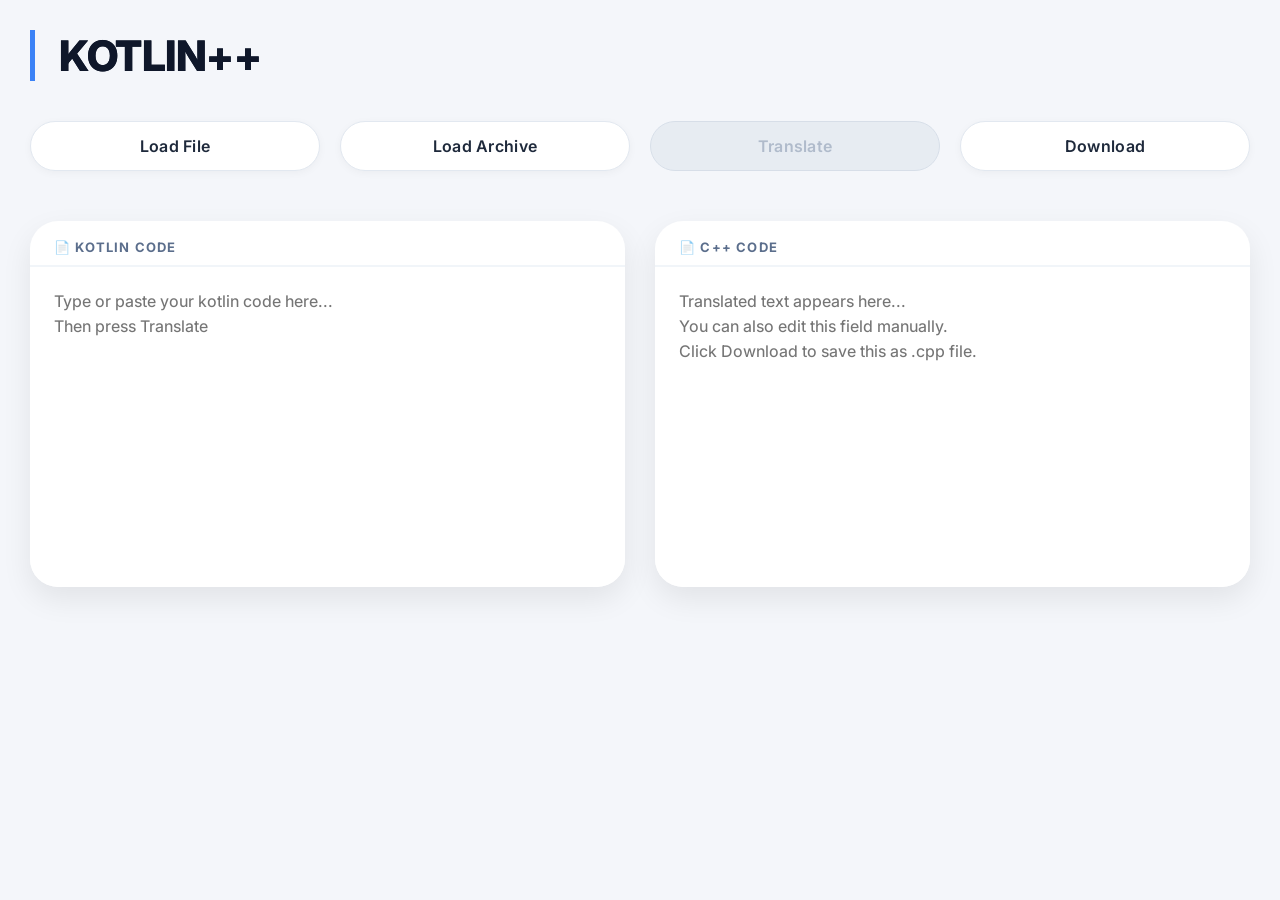
==== docs/index.html @ 295bb063 "Update names in  index.html" ====
<!DOCTYPE html>
<html lang="en">
<head>
    <meta charset="UTF-8">
    <meta name="viewport" content="width=device-width, initial-scale=1.0">
    <title>Smart Tools | Translate & Download</title>
    <link rel="stylesheet" href="style.css">
    <link href="https://fonts.googleapis.com/css2?family=Inter:opsz,wght@14..32,300;14..32,400;14..32,500;14..32,600;14..32,700;14..32,800&display=swap" rel="stylesheet">
</head>
<body>
    <div class="container">
        <!-- Заголовок большими буквами в левом верхнем углу -->
        <h1 class="header-title">Kotlin++</h1>

        <!-- 4 кнопки: Load File, Load Archive, Translate, Download -->
        <div class="buttons-row">
            <button class="btn" id="loadFileBtn">Load File</button>
            <button class="btn" id="loadArchiveBtn">Load Archive</button>
            <button class="btn btn-translate" id="translateBtn">Translate</button>
            <button class="btn" id="downloadBtn">Download</button>
        </div>

        <!-- Две большие ячейки для текста (безразмерные, расширяются вниз) -->
        <div class="panels">
            <!-- Левая ячейка (источник для Translate) -->
            <div class="panel">
                <div class="panel-header">📄 Kotlin Code </div>
                <textarea class="text-box" id="leftText" placeholder="Type or paste your kotlin code here...&#10;Then press Translate"></textarea>
            </div>

            <!-- Правая ячейка (цель для Translate) -->
            <div class="panel">
                <div class="panel-header">📄 C++ Code </div>
                <textarea class="text-box" id="rightText" placeholder="Translated text appears here...&#10;You can also edit this field manually.&#10;Click Download to save this as .cpp file."></textarea>
            </div>
        </div>
    </div>

    <!-- Центрированное уведомление (красное - in progress) -->
    <div id="progressToast" class="toast-notification toast-error">
        <span class="toast-icon">⚠️</span>
        <span class="toast-message">sorry, this part is in progress yet</span>
    </div>

    <!-- Центрированное уведомление (зеленое - успешное сохранение) -->
    <div id="successToast" class="toast-notification toast-success">
        <span class="toast-icon">✅</span>
        <span class="toast-message">file was saved successfully</span>
    </div>

    <!-- Модальное окно для ввода имени файла (.cpp) -->
    <div id="filenameModal" class="modal">
        <div class="modal-content">
            <div class="modal-header">
                <span class="modal-title">💾 Save as C++ file</span>
                <button class="modal-close" id="closeModalBtn">&times;</button>
            </div>
            <div class="modal-body">
                <label for="filenameInput">Enter file name (without extension):</label>
                <input type="text" id="filenameInput" class="filename-input" placeholder="e.g., my_program" autocomplete="off">
                <div class="modal-hint">.cpp will be added automatically</div>
            </div>
            <div class="modal-footer">
                <button class="modal-btn cancel-btn" id="cancelModalBtn">Cancel</button>
                <button class="modal-btn submit-btn" id="submitFilenameBtn">Download .cpp</button>
            </div>
        </div>
    </div>

    <script src="script.js"></script>
</body>
</html>
---- docs/style.css ----
* {
    margin: 0;
    padding: 0;
    box-sizing: border-box;
}

body {
    font-family: 'Inter', system-ui, -apple-system, 'Segoe UI', Roboto, Helvetica, sans-serif;
    background: #f4f6fa;
    min-height: 100vh;
    padding: 30px;
}

/* Контейнер */
.container {
    max-width: 1400px;
    margin: 0 auto;
    width: 100%;
}

/* Заголовок большими буквами в левом верхнем углу */
.header-title {
    font-size: 42px;
    font-weight: 800;
    text-transform: uppercase;
    color: #0a0f1c;
    margin-bottom: 40px;
    text-align: left;
    letter-spacing: -0.5px;
    border-left: 5px solid #3b82f6;
    padding-left: 24px;
    background: linear-gradient(135deg, #0f172a 0%, #1e293b 100%);
    background-clip: text;
    -webkit-background-clip: text;
    color: #0f172a;
    text-shadow: none;
}

/* Ряд с кнопками */
.buttons-row {
    display: flex;
    gap: 20px;
    margin-bottom: 50px;
    flex-wrap: nowrap;
}

.btn {
    flex: 1;
    padding: 14px 10px;
    font-size: 16px;
    font-weight: 600;
    border: none;
    border-radius: 60px;
    cursor: pointer;
    transition: all 0.2s ease;
    background: white;
    color: #1e293b;
    box-shadow: 0 2px 8px rgba(0,0,0,0.04);
    border: 1px solid #e2e8f0;
    font-family: 'Inter', system-ui, sans-serif;
    letter-spacing: 0.3px;
}

.btn:hover:not(:disabled) {
    background: #3b82f6;
    color: white;
    transform: translateY(-2px);
    box-shadow: 0 10px 20px -8px rgba(59,130,246,0.4);
    border-color: #3b82f6;
}

.btn:active:not(:disabled) {
    transform: translateY(1px);
}

/* Стиль для кнопки Translate в неактивном состоянии */
.btn-translate:disabled {
    background: #e2e8f0;
    color: #94a3b8;
    cursor: not-allowed;
    opacity: 0.7;
    transform: none;
    box-shadow: none;
    border-color: #cbd5e1;
}

/* Две большие ячейки */
.panels {
    display: flex;
    gap: 30px;
    flex-wrap: wrap;
}

.panel {
    flex: 1;
    min-width: 280px;
    background: white;
    border-radius: 28px;
    box-shadow: 0 12px 30px rgba(0,0,0,0.08);
    overflow: hidden;
    display: flex;
    flex-direction: column;
    transition: transform 0.2s, box-shadow 0.2s;
}

.panel:hover {
    box-shadow: 0 20px 35px -12px rgba(0,0,0,0.15);
}

.panel-header {
    padding: 18px 24px 10px 24px;
    font-weight: 700;
    font-size: 13px;
    text-transform: uppercase;
    letter-spacing: 1.2px;
    color: #5b6e8c;
    border-bottom: 2px solid #f1f5f9;
    font-family: 'Inter', monospace;
}

/* Текстовая область - безразмерная, расширяется вниз */
.text-box {
    width: 100%;
    padding: 22px 24px;
    font-size: 16px;
    line-height: 1.55;
    font-family: 'Inter', 'SF Mono', 'Fira Code', monospace;
    border: none;
    resize: vertical;
    outline: none;
    background: #ffffff;
    min-height: 320px;
    overflow-y: auto;
    font-weight: 450;
    color: #0f172a;
}

.text-box:focus {
    background: #fefcf5;
}

/* Центрированные уведомления (скругленный прямоугольник по центру) */
.toast-notification {
    position: fixed;
    top: 50%;
    left: 50%;
    transform: translate(-50%, -50%) scale(0.9);
    background: white;
    backdrop-filter: blur(12px);
    padding: 18px 32px;
    border-radius: 60px;
    font-weight: 600;
    font-size: 17px;
    font-family: 'Inter', system-ui, sans-serif;
    box-shadow: 0 20px 35px -12px rgba(0,0,0,0.25), 0 0 0 1px rgba(255,255,255,0.2);
    z-index: 1500;
    opacity: 0;
    visibility: hidden;
    transition: opacity 0.2s ease, transform 0.25s cubic-bezier(0.34, 1.2, 0.64, 1);
    display: flex;
    align-items: center;
    gap: 12px;
    letter-spacing: -0.2px;
    white-space: nowrap;
    pointer-events: none;
}

.toast-notification.show {
    opacity: 1;
    visibility: visible;
    transform: translate(-50%, -50%) scale(1);
}

.toast-icon {
    font-size: 22px;
}

.toast-error {
    background: #dc2626;
    color: white;
    box-shadow: 0 20px 35px -12px rgba(220,38,38,0.4);
    border: 1px solid rgba(255,255,255,0.25);
}

.toast-success {
    background: #10b981;
    color: white;
    box-shadow: 0 20px 35px -12px rgba(16,185,129,0.4);
    border: 1px solid rgba(255,255,255,0.25);
}

/* Модальное окно (только для Download) */
.modal {
    display: none;
    position: fixed;
    top: 0;
    left: 0;
    width: 100%;
    height: 100%;
    background: rgba(0, 0, 0, 0.5);
    z-index: 2000;
    align-items: center;
    justify-content: center;
    backdrop-filter: blur(4px);
}

.modal.show {
    display: flex;
}

.modal-content {
    background: white;
    border-radius: 32px;
    width: 90%;
    max-width: 460px;
    box-shadow: 0 32px 64px rgba(0,0,0,0.2);
    overflow: hidden;
    animation: modalSlideIn 0.25s ease;
    font-family: 'Inter', system-ui, sans-serif;
}

@keyframes modalSlideIn {
    from {
        opacity: 0;
        transform: scale(0.96);
    }
    to {
        opacity: 1;
        transform: scale(1);
    }
}

.modal-header {
    display: flex;
    justify-content: space-between;
    align-items: center;
    padding: 22px 28px;
    background: #fafcff;
    border-bottom: 1px solid #edf2f7;
}

.modal-title {
    font-size: 20px;
    font-weight: 700;
    color: #0f172a;
    letter-spacing: -0.3px;
}

.modal-close {
    background: none;
    border: none;
    font-size: 32px;
    cursor: pointer;
    color: #94a3b8;
    transition: all 0.2s;
    line-height: 1;
    width: 36px;
    height: 36px;
    display: flex;
    align-items: center;
    justify-content: center;
    border-radius: 20px;
}

.modal-close:hover {
    color: #1e293b;
    background: #f1f5f9;
}

.modal-body {
    padding: 28px;
}

.modal-body label {
    display: block;
    font-weight: 600;
    margin-bottom: 12px;
    color: #1e293b;
    font-size: 15px;
}

.filename-input {
    width: 100%;
    padding: 14px 18px;
    font-size: 16px;
    border: 2px solid #e2e8f0;
    border-radius: 20px;
    font-family: 'Inter', monospace;
    transition: all 0.2s;
    background: white;
    font-weight: 500;
}

.filename-input:focus {
    outline: none;
    border-color: #3b82f6;
    box-shadow: 0 0 0 3px rgba(59,130,246,0.1);
}

.modal-hint {
    font-size: 13px;
    color: #5b6e8c;
    margin-top: 10px;
}

.modal-footer {
    display: flex;
    gap: 12px;
    justify-content: flex-end;
    padding: 20px 28px 28px;
    background: #ffffff;
    border-top: 1px solid #f0f4f9;
}

.modal-btn {
    padding: 12px 26px;
    border-radius: 40px;
    font-weight: 600;
    cursor: pointer;
    border: none;
    transition: all 0.2s;
    font-size: 14px;
    font-family: 'Inter', system-ui, sans-serif;
}

.cancel-btn {
    background: #f1f5f9;
    color: #334155;
}

.cancel-btn:hover {
    background: #e2e8f0;
    transform: translateY(-1px);
}

.submit-btn {
    background: #3b82f6;
    color: white;
}

.submit-btn:hover {
    background: #2563eb;
    transform: translateY(-1px);
    box-shadow: 0 6px 14px rgba(59,130,246,0.3);
}

/* Адаптив для мобильных */
@media (max-width: 768px) {
    body {
        padding: 20px;
    }
    .header-title {
        font-size: 28px;
        margin-bottom: 28px;
        padding-left: 16px;
    }
    .buttons-row {
        flex-wrap: wrap;
    }
    .btn {
        min-width: 130px;
    }
    .panels {
        flex-direction: column;
    }
    .toast-notification {
        white-space: normal;
        text-align: center;
        max-width: 85%;
        padding: 14px 24px;
        font-size: 14px;
    }
    .modal-content {
        width: 92%;
    }
}
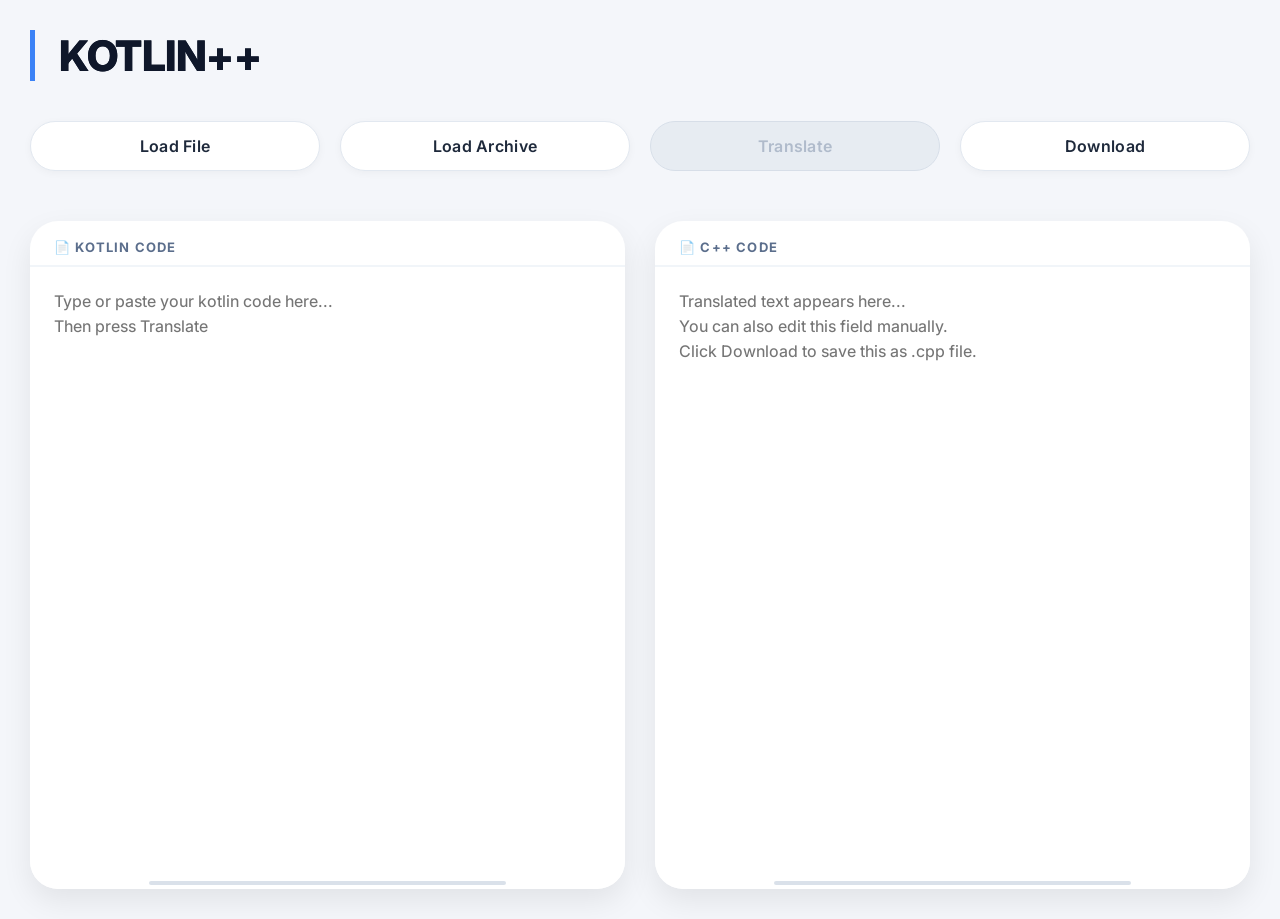
==== commit ff112a43: "new_front_feature" ====
--- a/docs/index.html
+++ b/docs/index.html
@@ -3,7 +3,7 @@
 <head>
     <meta charset="UTF-8">
     <meta name="viewport" content="width=device-width, initial-scale=1.0">
-    <title>Smart Tools | Translate & Download</title>
+    <title>Kotlin++ | Internet code transpiler</title>
     <link rel="stylesheet" href="style.css">
     <link href="https://fonts.googleapis.com/css2?family=Inter:opsz,wght@14..32,300;14..32,400;14..32,500;14..32,600;14..32,700;14..32,800&display=swap" rel="stylesheet">
 </head>
@@ -20,18 +20,22 @@
             <button class="btn" id="downloadBtn">Download</button>
         </div>
 
-        <!-- Две большие ячейки для текста (безразмерные, расширяются вниз) -->
+        <!-- Две большие ячейки для текста -->
         <div class="panels">
             <!-- Левая ячейка (источник для Translate) -->
             <div class="panel">
-                <div class="panel-header">📄 Kotlin Code </div>
-                <textarea class="text-box" id="leftText" placeholder="Type or paste your kotlin code here...&#10;Then press Translate"></textarea>
+                <div class="panel-header">📄 Kotlin Code</div>
+                <div class="textarea-wrapper">
+                    <textarea class="text-box" id="leftText" placeholder="Type or paste your kotlin code here...&#10;Then press Translate"></textarea>
+                </div>
             </div>
 
             <!-- Правая ячейка (цель для Translate) -->
             <div class="panel">
-                <div class="panel-header">📄 C++ Code </div>
-                <textarea class="text-box" id="rightText" placeholder="Translated text appears here...&#10;You can also edit this field manually.&#10;Click Download to save this as .cpp file."></textarea>
+                <div class="panel-header">📄 C++ Code</div>
+                <div class="textarea-wrapper">
+                    <textarea class="text-box" id="rightText" placeholder="Translated text appears here...&#10;You can also edit this field manually.&#10;Click Download to save this as .cpp file."></textarea>
+                </div>
             </div>
         </div>
     </div>
@@ -69,4 +73,4 @@
 
     <script src="script.js"></script>
 </body>
-</html>
+</html>
--- a/docs/style.css
+++ b/docs/style.css
@@ -11,14 +11,12 @@
     padding: 30px;
 }
 
-/* Контейнер */
 .container {
     max-width: 1400px;
     margin: 0 auto;
     width: 100%;
 }
 
-/* Заголовок большими буквами в левом верхнем углу */
 .header-title {
     font-size: 42px;
     font-weight: 800;
@@ -36,7 +34,6 @@
     text-shadow: none;
 }
 
-/* Ряд с кнопками */
 .buttons-row {
     display: flex;
     gap: 20px;
@@ -73,7 +70,6 @@
     transform: translateY(1px);
 }
 
-/* Стиль для кнопки Translate в неактивном состоянии */
 .btn-translate:disabled {
     background: #e2e8f0;
     color: #94a3b8;
@@ -84,11 +80,11 @@
     border-color: #cbd5e1;
 }
 
-/* Две большие ячейки */
 .panels {
     display: flex;
     gap: 30px;
     flex-wrap: wrap;
+    align-items: flex-start;
 }
 
 .panel {
@@ -118,7 +114,11 @@
     font-family: 'Inter', monospace;
 }
 
-/* Текстовая область - безразмерная, расширяется вниз */
+.textarea-wrapper {
+    position: relative;
+    width: 100%;
+}
+
 .text-box {
     width: 100%;
     padding: 22px 24px;
@@ -126,20 +126,45 @@
     line-height: 1.55;
     font-family: 'Inter', 'SF Mono', 'Fira Code', monospace;
     border: none;
-    resize: vertical;
+    resize: none;
     outline: none;
     background: #ffffff;
-    min-height: 320px;
+    min-height: 150px;
     overflow-y: auto;
     font-weight: 450;
     color: #0f172a;
+    display: block;
 }
 
 .text-box:focus {
     background: #fefcf5;
 }
 
-/* Центрированные уведомления (скругленный прямоугольник по центру) */
+.resize-handle {
+    position: absolute;
+    bottom: 4px;
+    left: 20%;
+    width: 60%;
+    height: 4px;
+    background-color: #cbd5e1;
+    cursor: ns-resize;
+    border-radius: 4px;
+    transition: all 0.2s ease;
+    z-index: 10;
+    opacity: 0.7;
+}
+
+.resize-handle:hover {
+    background-color: #3b82f6;
+    opacity: 1;
+    height: 5px;
+    bottom: 3.5px;
+}
+
+.resize-handle:active {
+    background-color: #2563eb;
+}
+
 .toast-notification {
     position: fixed;
     top: 50%;
@@ -189,7 +214,6 @@
     border: 1px solid rgba(255,255,255,0.25);
 }
 
-/* Модальное окно (только для Download) */
 .modal {
     display: none;
     position: fixed;
@@ -344,7 +368,6 @@
     box-shadow: 0 6px 14px rgba(59,130,246,0.3);
 }
 
-/* Адаптив для мобильных */
 @media (max-width: 768px) {
     body {
         padding: 20px;
@@ -373,4 +396,10 @@
     .modal-content {
         width: 92%;
     }
+    .resize-handle {
+        width: 80px;
+        left: 50%;
+        transform: translateX(-50%);
+        bottom: 6px;
+    }
 }
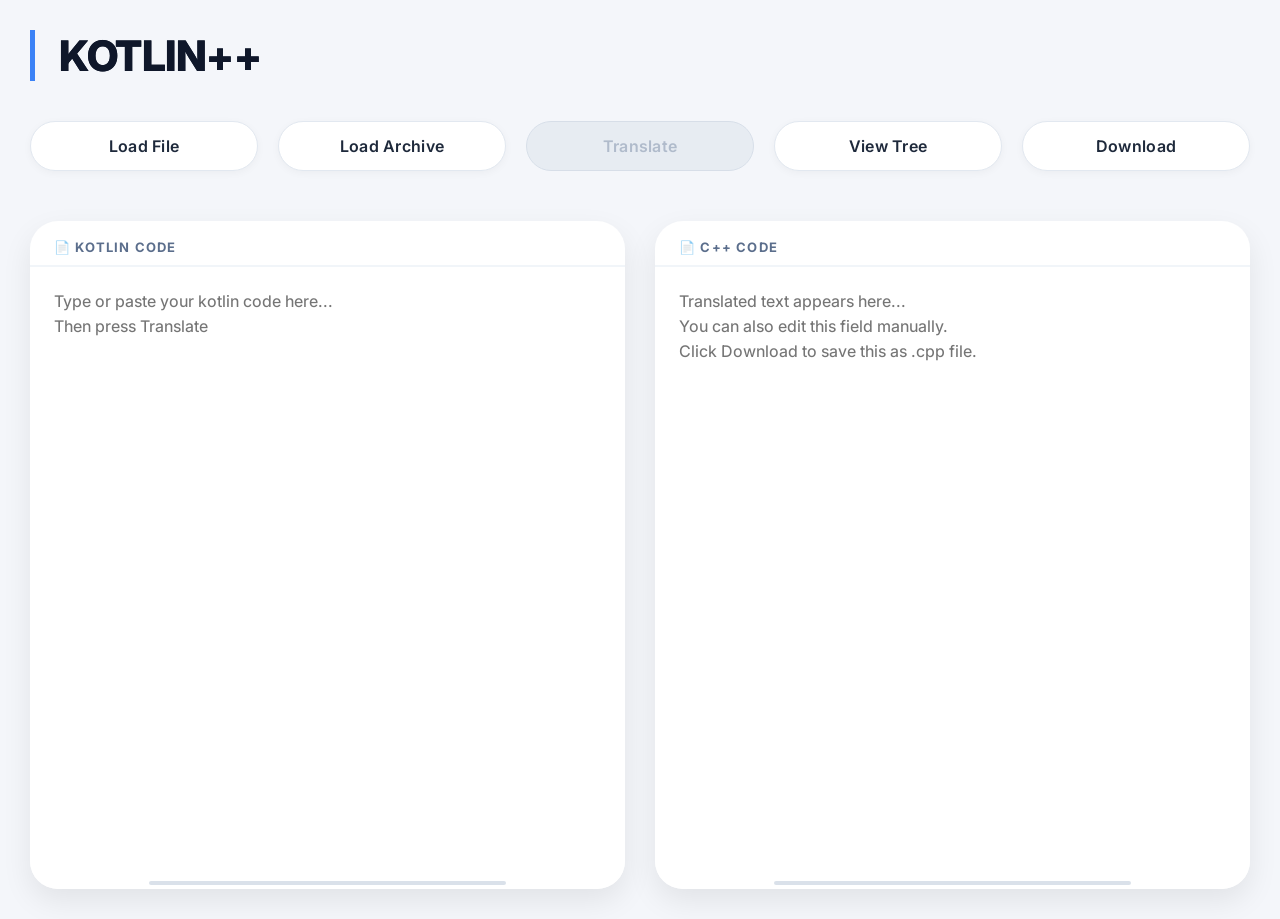
==== commit b1585083: "added parse tree to front (local version)" ====
--- a/docs/index.html
+++ b/docs/index.html
@@ -17,6 +17,7 @@
             <button class="btn" id="loadFileBtn">Load File</button>
             <button class="btn" id="loadArchiveBtn">Load Archive</button>
             <button class="btn btn-translate" id="translateBtn">Translate</button>
+            <button class="btn" id="viewTreeBtn" disabled>View Tree</button>
             <button class="btn" id="downloadBtn">Download</button>
         </div>
 
@@ -71,6 +72,26 @@
         </div>
     </div>
 
+    <!-- Экран с деревом разбора (открывается кнопкой View Tree) -->
+    <div id="treeScreen" class="tree-screen">
+        <div class="tree-screen-header">
+            <div class="tree-screen-title">🌳 Parse Tree</div>
+            <div class="tree-toolbar">
+                <button class="tree-tool-btn" id="treeExpandBtn">Expand All</button>
+                <button class="tree-tool-btn" id="treeCollapseBtn">Collapse</button>
+                <button class="tree-tool-btn" id="treeFitBtn">Fit to screen</button>
+                <span class="tree-legend">
+                    <span class="tree-swatch rule"></span>Rule
+                    <span class="tree-swatch token"></span>Token
+                </span>
+            </div>
+            <button class="tree-close-btn" id="closeTreeBtn">&times;</button>
+        </div>
+        <div id="treeContainer" class="tree-canvas"></div>
+    </div>
+
+    <script src="https://d3js.org/d3.v7.min.js"></script>
+    <script src="tree-view.js"></script>
     <script src="script.js"></script>
 </body>
 </html>
--- a/docs/style.css
+++ b/docs/style.css
@@ -402,4 +402,171 @@
         transform: translateX(-50%);
         bottom: 6px;
     }
+}
+
+/* ============================
+   PARSE TREE SCREEN
+   ============================ */
+
+.tree-screen {
+    position: fixed;
+    inset: 0;
+    z-index: 3000;
+    background: #f4f6fa;
+    display: none;
+    flex-direction: column;
+    opacity: 0;
+    transform: scale(0.98);
+    transition: opacity 0.22s ease, transform 0.25s cubic-bezier(0.34, 1.2, 0.64, 1);
+}
+
+.tree-screen.show {
+    display: flex;
+    opacity: 1;
+    transform: scale(1);
+}
+
+.tree-screen-header {
+    display: flex;
+    align-items: center;
+    gap: 18px;
+    padding: 16px 28px;
+    background: #ffffff;
+    box-shadow: 0 2px 12px rgba(0,0,0,0.06);
+    z-index: 1;
+}
+
+.tree-screen-title {
+    font-size: 18px;
+    font-weight: 700;
+    color: #0f172a;
+    letter-spacing: -0.2px;
+    white-space: nowrap;
+}
+
+.tree-toolbar {
+    display: flex;
+    align-items: center;
+    gap: 10px;
+    flex-wrap: wrap;
+    flex: 1;
+}
+
+.tree-tool-btn {
+    padding: 9px 18px;
+    font-size: 13px;
+    font-weight: 600;
+    font-family: 'Inter', system-ui, sans-serif;
+    border: 1px solid #e2e8f0;
+    border-radius: 60px;
+    background: white;
+    color: #1e293b;
+    cursor: pointer;
+    transition: all 0.2s ease;
+}
+
+.tree-tool-btn:hover {
+    background: #3b82f6;
+    color: white;
+    border-color: #3b82f6;
+    transform: translateY(-1px);
+    box-shadow: 0 8px 16px -8px rgba(59,130,246,0.4);
+}
+
+.tree-legend {
+    display: flex;
+    align-items: center;
+    gap: 6px;
+    font-size: 12px;
+    color: #5b6e8c;
+    font-weight: 600;
+    margin-left: 8px;
+    white-space: nowrap;
+}
+
+.tree-swatch {
+    width: 11px;
+    height: 11px;
+    display: inline-block;
+    margin-left: 10px;
+}
+.tree-swatch:first-child { margin-left: 0; }
+.tree-swatch.rule {
+    border-radius: 3px;
+    background: #eff6ff;
+    border: 1.5px solid #93c5fd;
+}
+.tree-swatch.token {
+    border-radius: 6px;
+    background: #ecfdf5;
+    border: 1.5px solid #6ee7b7;
+}
+
+.tree-close-btn {
+    background: none;
+    border: none;
+    font-size: 30px;
+    line-height: 1;
+    width: 40px;
+    height: 40px;
+    display: flex;
+    align-items: center;
+    justify-content: center;
+    border-radius: 20px;
+    color: #94a3b8;
+    cursor: pointer;
+    transition: all 0.2s;
+}
+.tree-close-btn:hover {
+    color: #1e293b;
+    background: #f1f5f9;
+}
+
+.tree-canvas {
+    position: relative;
+    flex: 1;
+    overflow: hidden;
+    background:
+        radial-gradient(circle, #dbe4f0 1.2px, transparent 1.2px) 0 0 / 26px 26px,
+        #fbfcfe;
+    cursor: grab;
+}
+.tree-canvas:active { cursor: grabbing; }
+
+/* Узлы дерева */
+.tree-node { cursor: pointer; }
+.tree-node rect {
+    stroke-width: 1.6px;
+    transition: stroke .15s, filter .15s;
+}
+.tree-node.rule rect { fill: #eff6ff; stroke: #93c5fd; }
+.tree-node.rule:hover rect { stroke: #3b82f6; filter: brightness(1.03); }
+.tree-node.token rect { fill: #ecfdf5; stroke: #6ee7b7; }
+.tree-node.token:hover rect { stroke: #10b981; filter: brightness(1.03); }
+
+.tree-node.collapsed rect { stroke-dasharray: 4 3; }
+
+.tree-node.rule text {
+    font-family: 'Inter', system-ui, sans-serif;
+    font-weight: 500;
+    font-size: 13px;
+    fill: #1e3a8a;
+}
+.tree-node.token text {
+    font-family: 'SF Mono', 'Fira Code', monospace;
+    font-weight: 600;
+    font-size: 13px;
+    fill: #065f46;
+}
+.tree-node text { pointer-events: none; user-select: none; }
+
+.tree-link { fill: none; stroke: #cbd5e1; stroke-width: 1.6px; }
+.tree-link.token { stroke: #a7d8bf; }
+
+@media (max-width: 768px) {
+    .tree-screen-header {
+        flex-wrap: wrap;
+        padding: 14px 16px;
+    }
+    .tree-legend { margin-left: 0; }
 }
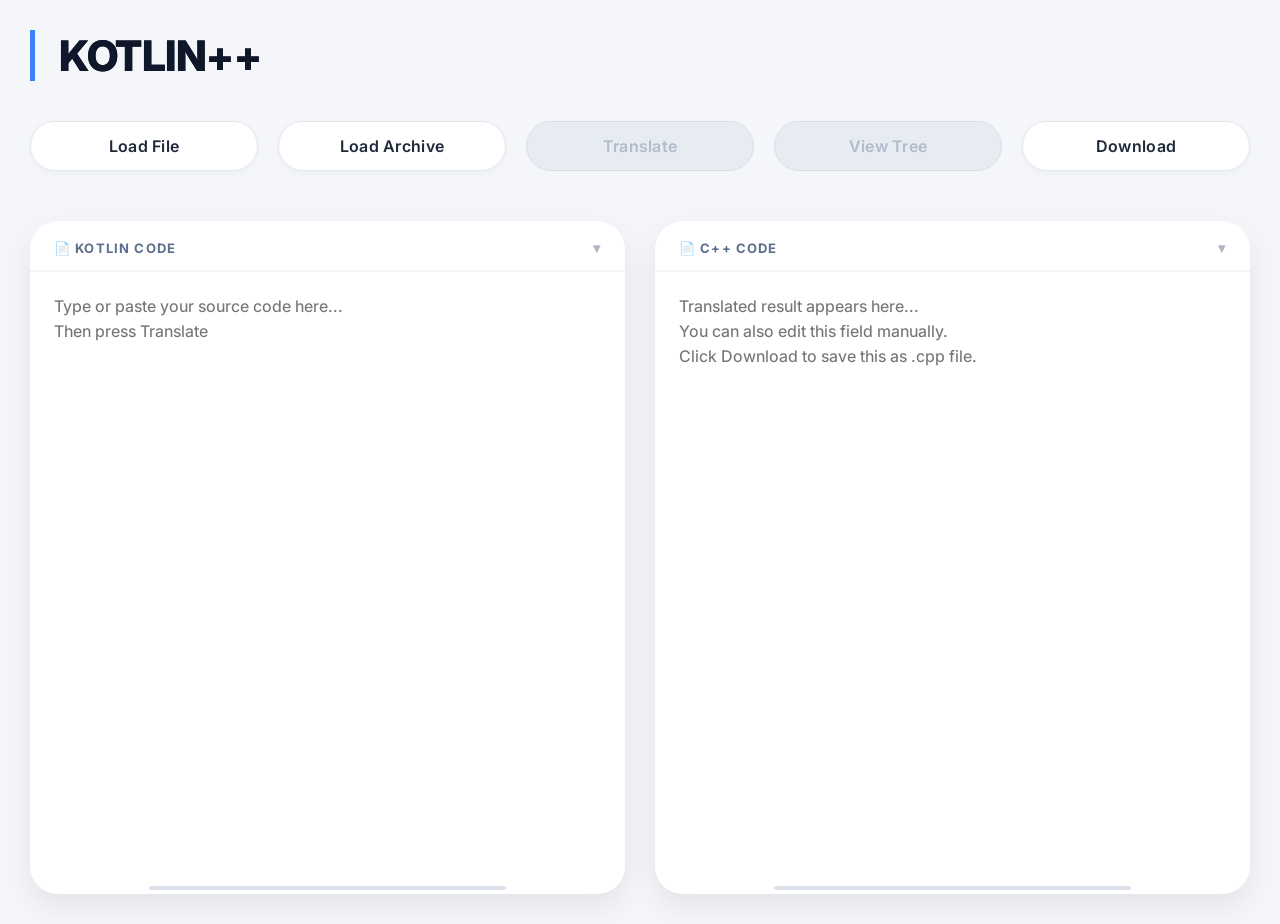
==== commit 32b3e401: "new_lang + favicon" ====
--- a/docs/index.html
+++ b/docs/index.html
@@ -4,6 +4,7 @@
     <meta charset="UTF-8">
     <meta name="viewport" content="width=device-width, initial-scale=1.0">
     <title>Kotlin++ | Internet code transpiler</title>
+    <link rel="icon" type="image/png" href="favicon.png">
     <link rel="stylesheet" href="style.css">
     <link href="https://fonts.googleapis.com/css2?family=Inter:opsz,wght@14..32,300;14..32,400;14..32,500;14..32,600;14..32,700;14..32,800&display=swap" rel="stylesheet">
 </head>
@@ -12,7 +13,7 @@
         <!-- Заголовок большими буквами в левом верхнем углу -->
         <h1 class="header-title">Kotlin++</h1>
 
-        <!-- 4 кнопки: Load File, Load Archive, Translate, Download -->
+        <!-- Кнопки: Load File, Load Archive, Translate, View Tree, Download -->
         <div class="buttons-row">
             <button class="btn" id="loadFileBtn">Load File</button>
             <button class="btn" id="loadArchiveBtn">Load Archive</button>
@@ -25,17 +26,23 @@
         <div class="panels">
             <!-- Левая ячейка (источник для Translate) -->
             <div class="panel">
-                <div class="panel-header">📄 Kotlin Code</div>
+                <button class="panel-header panel-header-btn" id="leftLangBtn" data-side="source">
+                    <span class="panel-header-label">📄 <span id="leftLangName">Kotlin</span> Code</span>
+                    <span class="panel-header-arrow">▾</span>
+                </button>
                 <div class="textarea-wrapper">
-                    <textarea class="text-box" id="leftText" placeholder="Type or paste your kotlin code here...&#10;Then press Translate"></textarea>
+                    <textarea class="text-box" id="leftText" placeholder="Type or paste your source code here...&#10;Then press Translate"></textarea>
                 </div>
             </div>
 
             <!-- Правая ячейка (цель для Translate) -->
             <div class="panel">
-                <div class="panel-header">📄 C++ Code</div>
+                <button class="panel-header panel-header-btn" id="rightLangBtn" data-side="target">
+                    <span class="panel-header-label">📄 <span id="rightLangName">C++</span> Code</span>
+                    <span class="panel-header-arrow">▾</span>
+                </button>
                 <div class="textarea-wrapper">
-                    <textarea class="text-box" id="rightText" placeholder="Translated text appears here...&#10;You can also edit this field manually.&#10;Click Download to save this as .cpp file."></textarea>
+                    <textarea class="text-box" id="rightText" placeholder="Translated result appears here...&#10;You can also edit this field manually.&#10;Click Download to save this as .cpp file."></textarea>
                 </div>
             </div>
         </div>
@@ -72,6 +79,25 @@
         </div>
     </div>
 
+    <!-- Модальное окно выбора языка программирования -->
+    <div id="languageModal" class="modal">
+        <div class="modal-content modal-content-small">
+            <div class="modal-header">
+                <span class="modal-title" id="languageModalTitle">🌐 Select language</span>
+                <button class="modal-close" id="closeLanguageModalBtn">&times;</button>
+            </div>
+            <div class="modal-body">
+                <div class="language-list" id="languageList">
+                    <!-- Список языков генерируется из JS -->
+                </div>
+                <div class="modal-hint">More languages coming soon</div>
+            </div>
+            <div class="modal-footer">
+                <button class="modal-btn cancel-btn" id="cancelLanguageModalBtn">Close</button>
+            </div>
+        </div>
+    </div>
+
     <!-- Экран с деревом разбора (открывается кнопкой View Tree) -->
     <div id="treeScreen" class="tree-screen">
         <div class="tree-screen-header">
@@ -83,11 +109,21 @@
                 <span class="tree-legend">
                     <span class="tree-swatch rule"></span>Rule
                     <span class="tree-swatch token"></span>Token
+                    <span class="tree-hint">ПКМ по узлу — показать код</span>
                 </span>
             </div>
             <button class="tree-close-btn" id="closeTreeBtn">&times;</button>
         </div>
         <div id="treeContainer" class="tree-canvas"></div>
+
+        <!-- Панель с кодом, который покрывает выбранный узел -->
+        <div id="nodeCodePanel" class="node-code-panel">
+            <div class="node-code-header">
+                <span class="node-code-title" id="nodeCodeTitle">Node</span>
+                <button class="node-code-close" id="nodeCodeCloseBtn">&times;</button>
+            </div>
+            <pre class="node-code-content" id="nodeCodeContent"></pre>
+        </div>
     </div>
 
     <script src="https://d3js.org/d3.v7.min.js"></script>
--- a/docs/style.css
+++ b/docs/style.css
@@ -71,6 +71,17 @@
 }
 
 .btn-translate:disabled {
+    background: #e2e8f0;
+    color: #94a3b8;
+    cursor: not-allowed;
+    opacity: 0.7;
+    transform: none;
+    box-shadow: none;
+    border-color: #cbd5e1;
+}
+
+/* Общий disabled-стиль для остальных кнопок (View Tree и т.д.) */
+.btn:disabled {
     background: #e2e8f0;
     color: #94a3b8;
     cursor: not-allowed;
@@ -396,6 +407,9 @@
     .modal-content {
         width: 92%;
     }
+    .modal-content-small {
+        max-width: 92%;
+    }
     .resize-handle {
         width: 80px;
         left: 50%;
@@ -491,6 +505,14 @@
     margin-left: 10px;
 }
 .tree-swatch:first-child { margin-left: 0; }
+
+.tree-hint {
+    margin-left: 14px;
+    padding-left: 14px;
+    border-left: 1px solid #e2e8f0;
+    color: #94a3b8;
+    font-weight: 500;
+}
 .tree-swatch.rule {
     border-radius: 3px;
     background: #eff6ff;
@@ -563,10 +585,216 @@
 .tree-link { fill: none; stroke: #cbd5e1; stroke-width: 1.6px; }
 .tree-link.token { stroke: #a7d8bf; }
 
+.tree-node.selected rect {
+    stroke-width: 3px;
+    filter: drop-shadow(0 0 0 rgba(59,130,246,0));
+}
+.tree-node.rule.selected rect { stroke: #3b82f6; }
+.tree-node.token.selected rect { stroke: #10b981; }
+
+/* Компактная карточка с кодом узла — всплывает по ПКМ рядом с курсором */
+.node-code-panel {
+    position: fixed;
+    top: 0;
+    left: 0;
+    z-index: 4000;
+    width: max-content;
+    min-width: 180px;
+    max-width: 380px;
+    max-height: 280px;
+    background: #ffffff;
+    border-radius: 14px;
+    box-shadow: 0 16px 36px rgba(0,0,0,0.18), 0 0 0 1px rgba(15,23,42,0.04);
+    display: flex;
+    flex-direction: column;
+    overflow: hidden;
+    transform: scale(0.96);
+    opacity: 0;
+    pointer-events: none;
+    transition: transform 0.12s ease, opacity 0.12s ease;
+}
+
+.node-code-panel.show {
+    transform: scale(1);
+    opacity: 1;
+    pointer-events: auto;
+}
+
+.node-code-header {
+    display: flex;
+    align-items: center;
+    justify-content: space-between;
+    gap: 10px;
+    padding: 9px 10px 9px 14px;
+    border-bottom: 1px solid #f1f5f9;
+    flex-shrink: 0;
+}
+
+.node-code-title {
+    font-size: 11px;
+    font-weight: 700;
+    color: #5b6e8c;
+    text-transform: uppercase;
+    letter-spacing: 0.6px;
+    white-space: nowrap;
+    overflow: hidden;
+    text-overflow: ellipsis;
+}
+
+.node-code-close {
+    background: none;
+    border: none;
+    font-size: 19px;
+    line-height: 1;
+    color: #94a3b8;
+    cursor: pointer;
+    width: 24px;
+    height: 24px;
+    flex-shrink: 0;
+    border-radius: 12px;
+    display: flex;
+    align-items: center;
+    justify-content: center;
+    transition: all 0.2s;
+}
+.node-code-close:hover { color: #1e293b; background: #f1f5f9; }
+
+.node-code-content {
+    margin: 0;
+    padding: 10px 14px 14px;
+    font-family: 'SF Mono', 'Fira Code', monospace;
+    font-size: 13px;
+    line-height: 1.55;
+    color: #0f172a;
+    white-space: pre-wrap;
+    word-break: break-word;
+    overflow-y: auto;
+}
+
 @media (max-width: 768px) {
     .tree-screen-header {
         flex-wrap: wrap;
         padding: 14px 16px;
     }
     .tree-legend { margin-left: 0; }
+}
+
+/* ============================
+   LANGUAGE MODAL
+   ============================ */
+.modal-content-small {
+    max-width: 340px;
+}
+
+.language-list {
+    display: flex;
+    flex-direction: column;
+    gap: 10px;
+}
+
+.language-option {
+    display: flex;
+    align-items: center;
+    gap: 12px;
+    padding: 14px 18px;
+    background: #f8fafc;
+    border: 2px solid #e2e8f0;
+    border-radius: 20px;
+    color: #1e293b;
+    font-family: 'Inter', system-ui, sans-serif;
+    font-size: 15px;
+    font-weight: 600;
+    cursor: pointer;
+    transition: all 0.2s ease;
+    text-align: left;
+    width: 100%;
+}
+
+.language-option:hover {
+    border-color: #3b82f6;
+    background: #eff6ff;
+    transform: translateY(-1px);
+    box-shadow: 0 6px 14px -6px rgba(59,130,246,0.3);
+}
+
+.language-option.active {
+    border-color: #3b82f6;
+    background: #eff6ff;
+    box-shadow: 0 0 0 1px #3b82f6 inset;
+}
+
+.lang-flag {
+    font-size: 20px;
+    line-height: 1;
+}
+
+.lang-name {
+    flex: 1;
+}
+
+.lang-check {
+    opacity: 0;
+    color: #3b82f6;
+    font-weight: 800;
+    font-size: 16px;
+    transition: opacity 0.15s ease;
+}
+
+.language-option.active .lang-check {
+    opacity: 1;
+}
+
+/* ============================
+   CLICKABLE PANEL HEADERS
+   ============================ */
+.panel-header-btn {
+    display: flex;
+    justify-content: space-between;
+    align-items: center;
+    width: 100%;
+    background: transparent;
+    border: none;
+    border-bottom: 2px solid #f1f5f9;
+    cursor: pointer;
+    text-align: left;
+    transition: background 0.18s ease, color 0.18s ease;
+    padding: 18px 24px 14px 24px;
+    font: inherit;
+    font-weight: 700;
+    font-size: 13px;
+    text-transform: uppercase;
+    letter-spacing: 1.2px;
+    color: #5b6e8c;
+    font-family: 'Inter', monospace;
+}
+
+.panel-header-btn:hover {
+    background: #eff6ff;
+    color: #2563eb;
+}
+
+.panel-header-btn:active {
+    background: #dbeafe;
+}
+
+.panel-header-btn:focus-visible {
+    outline: 2px solid #3b82f6;
+    outline-offset: -2px;
+}
+
+.panel-header-label {
+    display: inline-flex;
+    align-items: center;
+    gap: 4px;
+}
+
+.panel-header-arrow {
+    font-size: 14px;
+    opacity: 0.5;
+    transition: opacity 0.18s ease, transform 0.18s ease;
+}
+
+.panel-header-btn:hover .panel-header-arrow {
+    opacity: 1;
+    transform: translateY(1px);
 }
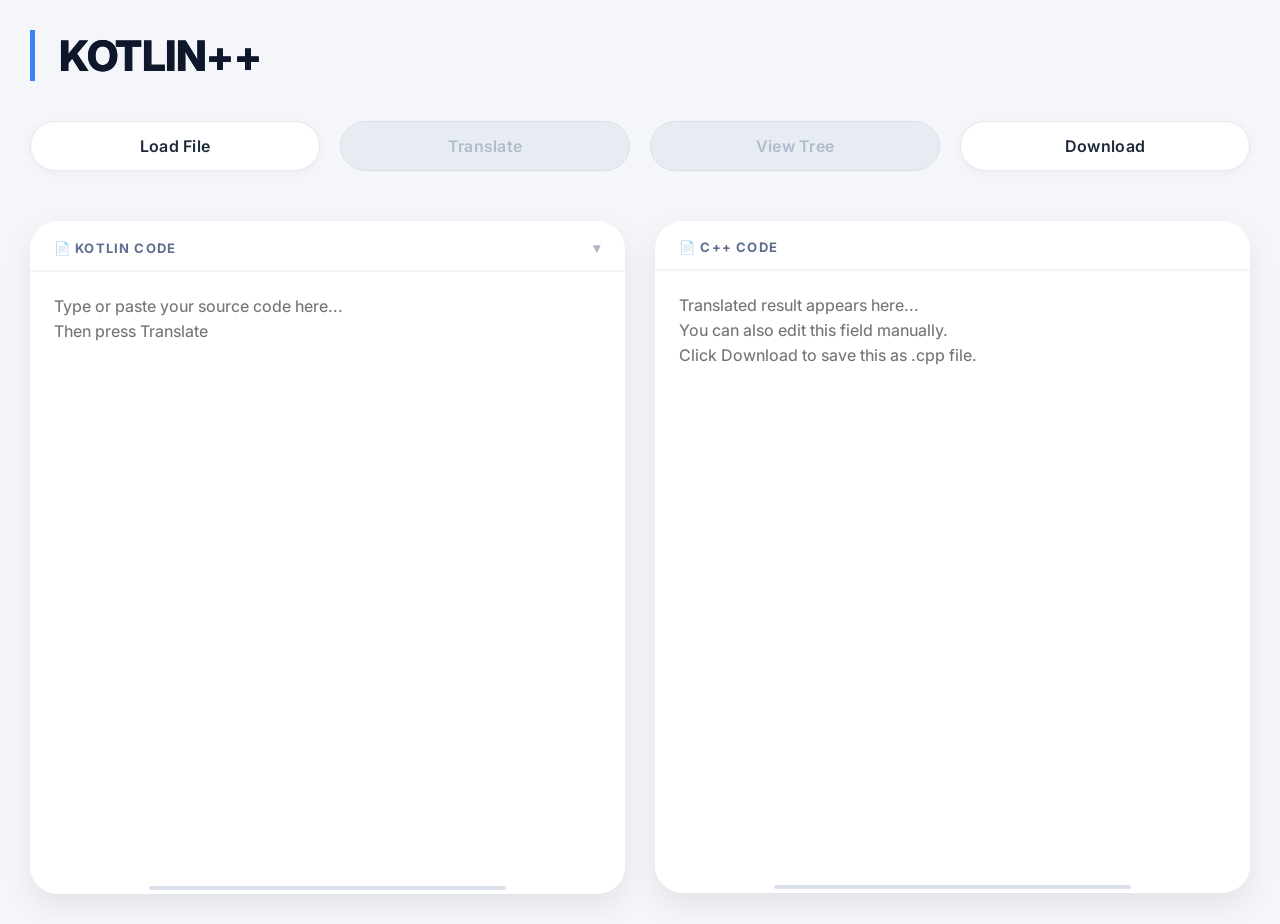
==== commit ebf636ca: "new lang templates" ====
--- a/docs/index.html
+++ b/docs/index.html
@@ -1,5 +1,5 @@
 <!DOCTYPE html>
-<html lang="en">
+<html lang="en" data-theme="kotlin">
 <head>
     <meta charset="UTF-8">
     <meta name="viewport" content="width=device-width, initial-scale=1.0">
@@ -10,21 +10,17 @@
 </head>
 <body>
     <div class="container">
-        <!-- Заголовок большими буквами в левом верхнем углу -->
-        <h1 class="header-title">Kotlin++</h1>
+        <h1 class="header-title" id="appTitle">Kotlin++</h1>
 
-        <!-- Кнопки: Load File, Load Archive, Translate, View Tree, Download -->
         <div class="buttons-row">
             <button class="btn" id="loadFileBtn">Load File</button>
-            <button class="btn" id="loadArchiveBtn">Load Archive</button>
             <button class="btn btn-translate" id="translateBtn">Translate</button>
             <button class="btn" id="viewTreeBtn" disabled>View Tree</button>
             <button class="btn" id="downloadBtn">Download</button>
         </div>
 
-        <!-- Две большие ячейки для текста -->
         <div class="panels">
-            <!-- Левая ячейка (источник для Translate) -->
+            <!-- Левая ячейка (source — можно менять) -->
             <div class="panel">
                 <button class="panel-header panel-header-btn" id="leftLangBtn" data-side="source">
                     <span class="panel-header-label">📄 <span id="leftLangName">Kotlin</span> Code</span>
@@ -35,12 +31,11 @@
                 </div>
             </div>
 
-            <!-- Правая ячейка (цель для Translate) -->
+            <!-- Правая ячейка (target — всегда C++, не кликабельно) -->
             <div class="panel">
-                <button class="panel-header panel-header-btn" id="rightLangBtn" data-side="target">
-                    <span class="panel-header-label">📄 <span id="rightLangName">C++</span> Code</span>
-                    <span class="panel-header-arrow">▾</span>
-                </button>
+                <div class="panel-header panel-header-static">
+                    <span class="panel-header-label">📄 C++ Code</span>
+                </div>
                 <div class="textarea-wrapper">
                     <textarea class="text-box" id="rightText" placeholder="Translated result appears here...&#10;You can also edit this field manually.&#10;Click Download to save this as .cpp file."></textarea>
                 </div>
@@ -48,13 +43,11 @@
         </div>
     </div>
 
-    <!-- Центрированное уведомление (красное - in progress) -->
     <div id="progressToast" class="toast-notification toast-error">
         <span class="toast-icon">⚠️</span>
         <span class="toast-message">sorry, this part is in progress yet</span>
     </div>
 
-    <!-- Центрированное уведомление (зеленое - успешное сохранение) -->
     <div id="successToast" class="toast-notification toast-success">
         <span class="toast-icon">✅</span>
         <span class="toast-message">file was saved successfully</span>
@@ -79,11 +72,11 @@
         </div>
     </div>
 
-    <!-- Модальное окно выбора языка программирования -->
+    <!-- Модальное окно выбора ИСХОДНОГО языка -->
     <div id="languageModal" class="modal">
         <div class="modal-content modal-content-small">
             <div class="modal-header">
-                <span class="modal-title" id="languageModalTitle">🌐 Select language</span>
+                <span class="modal-title" id="languageModalTitle">🌐 Source language</span>
                 <button class="modal-close" id="closeLanguageModalBtn">&times;</button>
             </div>
             <div class="modal-body">
@@ -98,7 +91,7 @@
         </div>
     </div>
 
-    <!-- Экран с деревом разбора (открывается кнопкой View Tree) -->
+    <!-- Экран с деревом разбора -->
     <div id="treeScreen" class="tree-screen">
         <div class="tree-screen-header">
             <div class="tree-screen-title">🌳 Parse Tree</div>
@@ -116,7 +109,6 @@
         </div>
         <div id="treeContainer" class="tree-canvas"></div>
 
-        <!-- Панель с кодом, который покрывает выбранный узел -->
         <div id="nodeCodePanel" class="node-code-panel">
             <div class="node-code-header">
                 <span class="node-code-title" id="nodeCodeTitle">Node</span>
--- a/docs/style.css
+++ b/docs/style.css
@@ -1,3 +1,43 @@
+/* ============================================
+   THEME VARIABLES
+   ============================================ */
+:root,
+html[data-theme="kotlin"] {
+    --accent:        #3b82f6;
+    --accent-hover:  #2563eb;
+    --accent-soft:   #eff6ff;
+    --accent-soft-2: #dbeafe;
+    --accent-ring:   rgba(59, 130, 246, 0.10);
+    --accent-shadow: rgba(59, 130, 246, 0.40);
+    --accent-dot:    #3b82f6;
+    --accent-text:   #1e3a8a;
+}
+
+html[data-theme="sharp"] {
+    --accent:        #f97316;
+    --accent-hover:  #ea580c;
+    --accent-soft:   #fff7ed;
+    --accent-soft-2: #ffedd5;
+    --accent-ring:   rgba(249, 115, 22, 0.12);
+    --accent-shadow: rgba(249, 115, 22, 0.40);
+    --accent-dot:    #f97316;
+    --accent-text:   #7c2d12;
+}
+
+html[data-theme="python"] {
+    --accent:        #10b981;
+    --accent-hover:  #059669;
+    --accent-soft:   #ecfdf5;
+    --accent-soft-2: #d1fae5;
+    --accent-ring:   rgba(16, 185, 129, 0.12);
+    --accent-shadow: rgba(16, 185, 129, 0.40);
+    --accent-dot:    #10b981;
+    --accent-text:   #065f46;
+}
+
+/* ============================================
+   RESET
+   ============================================ */
 * {
     margin: 0;
     padding: 0;
@@ -21,17 +61,23 @@
     font-size: 42px;
     font-weight: 800;
     text-transform: uppercase;
-    color: #0a0f1c;
     margin-bottom: 40px;
     text-align: left;
     letter-spacing: -0.5px;
-    border-left: 5px solid #3b82f6;
+    border-left: 5px solid var(--accent);
     padding-left: 24px;
     background: linear-gradient(135deg, #0f172a 0%, #1e293b 100%);
     background-clip: text;
     -webkit-background-clip: text;
     color: #0f172a;
     text-shadow: none;
+    cursor: pointer;
+    transition: border-color 0.25s ease, transform 0.2s ease;
+    user-select: none;
+}
+
+.header-title:hover {
+    transform: translateX(2px);
 }
 
 .buttons-row {
@@ -49,7 +95,7 @@
     border: none;
     border-radius: 60px;
     cursor: pointer;
-    transition: all 0.2s ease;
+    transition: all 0.25s ease;
     background: white;
     color: #1e293b;
     box-shadow: 0 2px 8px rgba(0,0,0,0.04);
@@ -59,28 +105,18 @@
 }
 
 .btn:hover:not(:disabled) {
-    background: #3b82f6;
+    background: var(--accent);
     color: white;
     transform: translateY(-2px);
-    box-shadow: 0 10px 20px -8px rgba(59,130,246,0.4);
-    border-color: #3b82f6;
+    box-shadow: 0 10px 20px -8px var(--accent-shadow);
+    border-color: var(--accent);
 }
 
 .btn:active:not(:disabled) {
     transform: translateY(1px);
 }
 
-.btn-translate:disabled {
-    background: #e2e8f0;
-    color: #94a3b8;
-    cursor: not-allowed;
-    opacity: 0.7;
-    transform: none;
-    box-shadow: none;
-    border-color: #cbd5e1;
-}
-
-/* Общий disabled-стиль для остальных кнопок (View Tree и т.д.) */
+.btn-translate:disabled,
 .btn:disabled {
     background: #e2e8f0;
     color: #94a3b8;
@@ -166,14 +202,14 @@
 }
 
 .resize-handle:hover {
-    background-color: #3b82f6;
+    background-color: var(--accent);
     opacity: 1;
     height: 5px;
     bottom: 3.5px;
 }
 
 .resize-handle:active {
-    background-color: #2563eb;
+    background-color: var(--accent-hover);
 }
 
 .toast-notification {
@@ -328,8 +364,8 @@
 
 .filename-input:focus {
     outline: none;
-    border-color: #3b82f6;
-    box-shadow: 0 0 0 3px rgba(59,130,246,0.1);
+    border-color: var(--accent);
+    box-shadow: 0 0 0 3px var(--accent-ring);
 }
 
 .modal-hint {
@@ -369,14 +405,14 @@
 }
 
 .submit-btn {
-    background: #3b82f6;
+    background: var(--accent);
     color: white;
 }
 
 .submit-btn:hover {
-    background: #2563eb;
+    background: var(--accent-hover);
     transform: translateY(-1px);
-    box-shadow: 0 6px 14px rgba(59,130,246,0.3);
+    box-shadow: 0 6px 14px var(--accent-shadow);
 }
 
 @media (max-width: 768px) {
@@ -480,11 +516,11 @@
 }
 
 .tree-tool-btn:hover {
-    background: #3b82f6;
+    background: var(--accent);
     color: white;
-    border-color: #3b82f6;
+    border-color: var(--accent);
     transform: translateY(-1px);
-    box-shadow: 0 8px 16px -8px rgba(59,130,246,0.4);
+    box-shadow: 0 8px 16px -8px var(--accent-shadow);
 }
 
 .tree-legend {
@@ -562,7 +598,7 @@
     transition: stroke .15s, filter .15s;
 }
 .tree-node.rule rect { fill: #eff6ff; stroke: #93c5fd; }
-.tree-node.rule:hover rect { stroke: #3b82f6; filter: brightness(1.03); }
+.tree-node.rule:hover rect { stroke: var(--accent); filter: brightness(1.03); }
 .tree-node.token rect { fill: #ecfdf5; stroke: #6ee7b7; }
 .tree-node.token:hover rect { stroke: #10b981; filter: brightness(1.03); }
 
@@ -572,7 +608,7 @@
     font-family: 'Inter', system-ui, sans-serif;
     font-weight: 500;
     font-size: 13px;
-    fill: #1e3a8a;
+    fill: var(--accent-text);
 }
 .tree-node.token text {
     font-family: 'SF Mono', 'Fira Code', monospace;
@@ -587,12 +623,10 @@
 
 .tree-node.selected rect {
     stroke-width: 3px;
-    filter: drop-shadow(0 0 0 rgba(59,130,246,0));
-}
-.tree-node.rule.selected rect { stroke: #3b82f6; }
+}
+.tree-node.rule.selected rect { stroke: var(--accent); }
 .tree-node.token.selected rect { stroke: #10b981; }
 
-/* Компактная карточка с кодом узла — всплывает по ПКМ рядом с курсором */
 .node-code-panel {
     position: fixed;
     top: 0;
@@ -711,16 +745,16 @@
 }
 
 .language-option:hover {
-    border-color: #3b82f6;
-    background: #eff6ff;
+    border-color: var(--accent);
+    background: var(--accent-soft);
     transform: translateY(-1px);
-    box-shadow: 0 6px 14px -6px rgba(59,130,246,0.3);
+    box-shadow: 0 6px 14px -6px var(--accent-shadow);
 }
 
 .language-option.active {
-    border-color: #3b82f6;
-    background: #eff6ff;
-    box-shadow: 0 0 0 1px #3b82f6 inset;
+    border-color: var(--accent);
+    background: var(--accent-soft);
+    box-shadow: 0 0 0 1px var(--accent) inset;
 }
 
 .lang-flag {
@@ -734,7 +768,7 @@
 
 .lang-check {
     opacity: 0;
-    color: #3b82f6;
+    color: var(--accent);
     font-weight: 800;
     font-size: 16px;
     transition: opacity 0.15s ease;
@@ -745,8 +779,10 @@
 }
 
 /* ============================
-   CLICKABLE PANEL HEADERS
+   PANEL HEADERS
    ============================ */
+
+/* Кликабельный заголовок (левая панель) */
 .panel-header-btn {
     display: flex;
     justify-content: space-between;
@@ -769,16 +805,16 @@
 }
 
 .panel-header-btn:hover {
-    background: #eff6ff;
-    color: #2563eb;
+    background: var(--accent-soft);
+    color: var(--accent-hover);
 }
 
 .panel-header-btn:active {
-    background: #dbeafe;
+    background: var(--accent-soft-2);
 }
 
 .panel-header-btn:focus-visible {
-    outline: 2px solid #3b82f6;
+    outline: 2px solid var(--accent);
     outline-offset: -2px;
 }
 
@@ -797,4 +833,23 @@
 .panel-header-btn:hover .panel-header-arrow {
     opacity: 1;
     transform: translateY(1px);
+}
+
+/* Статичный заголовок (правая панель — всегда C++) */
+.panel-header-static {
+    display: flex;
+    justify-content: space-between;
+    align-items: center;
+    width: 100%;
+    background: transparent;
+    border-bottom: 2px solid #f1f5f9;
+    padding: 18px 24px 14px 24px;
+    font-weight: 700;
+    font-size: 13px;
+    text-transform: uppercase;
+    letter-spacing: 1.2px;
+    color: #5b6e8c;
+    font-family: 'Inter', monospace;
+    cursor: default;
+    user-select: none;
 }
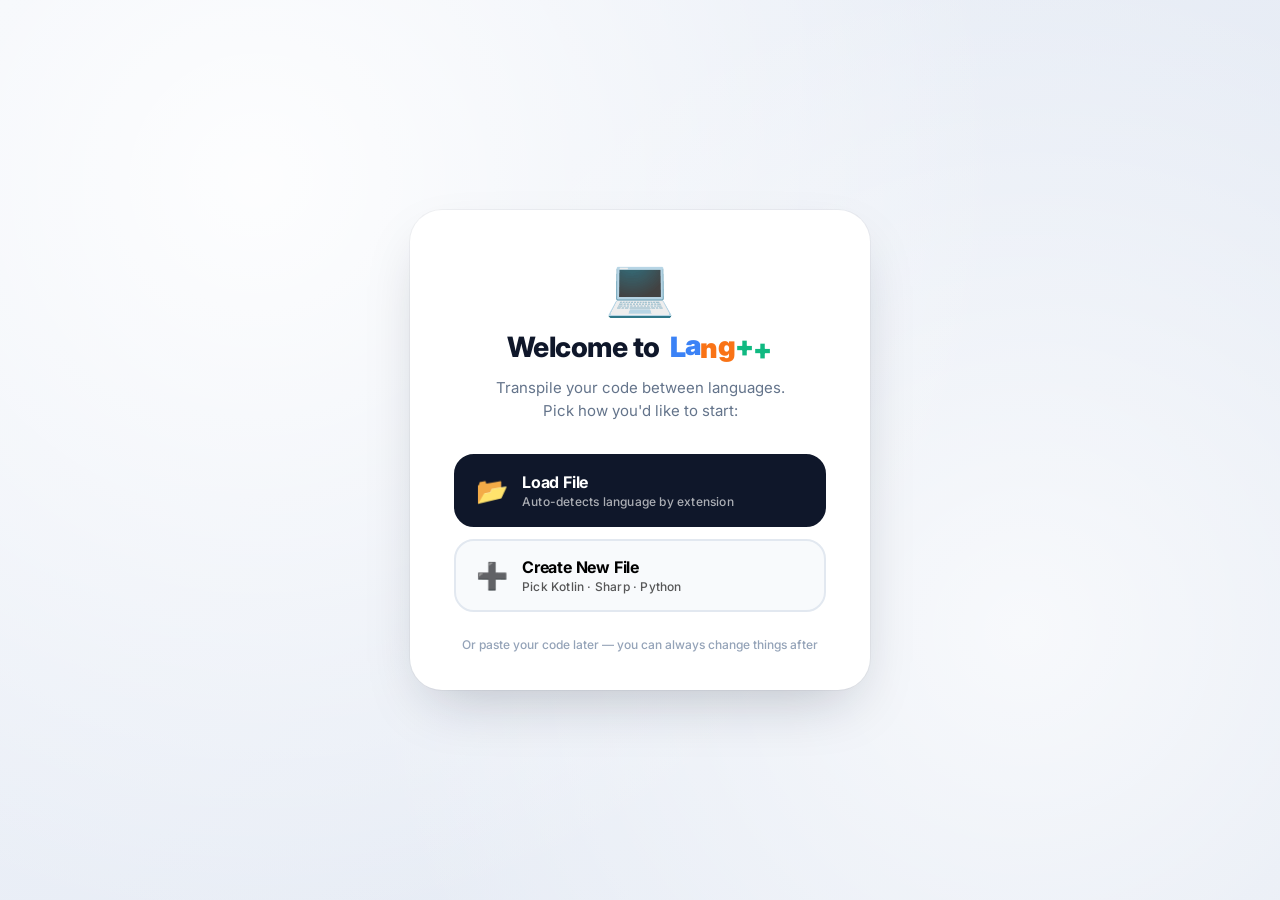
==== commit bfd259da: "new_frontend" ====
--- a/docs/index.html
+++ b/docs/index.html
@@ -6,10 +6,70 @@
     <title>Kotlin++ | Internet code transpiler</title>
     <link rel="icon" type="image/png" href="favicon.png">
     <link rel="stylesheet" href="style.css">
-    <link href="https://fonts.googleapis.com/css2?family=Inter:opsz,wght@14..32,300;14..32,400;14..32,500;14..32,600;14..32,700;14..32,800&display=swap" rel="stylesheet">
+    <link href="https://fonts.googleapis.com/css2?family=Inter:opsz,wght@14..32,300;14..32,400;14..32,500;14..32,600;14..32,700;14..32,800;14..32,900&display=swap" rel="stylesheet">
 </head>
 <body>
-    <div class="container">
+
+    <!-- ============================
+         СТАРТОВЫЙ ЭКРАН
+         ============================ -->
+    <div class="welcome-screen" id="welcomeScreen">
+        <div class="welcome-card">
+            <div class="welcome-logo">💻</div>
+            <h1 class="welcome-title">
+                Welcome to
+                <span class="welcome-brand" aria-label="Lang++"><span class="letter l1">L</span><span class="letter l2">a</span><span class="letter l3">n</span><span class="letter l4">g</span><span class="letter l5">+</span><span class="letter l6">+</span></span>
+            </h1>
+            <p class="welcome-subtitle">
+                Transpile your code between languages.<br>
+                Pick how you'd like to start:
+            </p>
+
+            <div class="welcome-actions">
+                <button class="welcome-btn primary" id="welcomeLoadFileBtn">
+                    <span class="welcome-btn-icon">📂</span>
+                    <span class="welcome-btn-text">
+                        <span class="welcome-btn-title">Load File</span>
+                        <span class="welcome-btn-sub">Auto-detects language by extension</span>
+                    </span>
+                </button>
+
+                <button class="welcome-btn" id="welcomeChooseLangBtn">
+                    <span class="welcome-btn-icon">➕</span>
+                    <span class="welcome-btn-text">
+                        <span class="welcome-btn-title">Create New File</span>
+                        <span class="welcome-btn-sub">Pick Kotlin · Sharp · Python</span>
+                    </span>
+                </button>
+            </div>
+
+            <div class="welcome-hint">
+                Or paste your code later — you can always change things after
+            </div>
+        </div>
+    </div>
+
+    <!-- ============================
+         МОДАЛКА ВЫБОРА ЯЗЫКА
+         (выглядит как welcome-карточка)
+         ============================ -->
+    <div id="languageModal" class="modal modal-welcome-style">
+        <div class="modal-welcome-card">
+            <div class="welcome-logo">🌐</div>
+            <h1 class="welcome-title">Choose your language</h1>
+            <p class="welcome-subtitle">
+                Pick the language of your source code.<br>
+                You can change it later anytime.
+            </p>
+
+            <div class="language-list" id="languageList"></div>
+        </div>
+    </div>
+
+    <!-- ============================
+         ОСНОВНОЙ ИНТЕРФЕЙС
+         ============================ -->
+    <div class="container" id="mainApp" hidden>
         <h1 class="header-title" id="appTitle">Kotlin++</h1>
 
         <div class="buttons-row">
@@ -20,10 +80,9 @@
         </div>
 
         <div class="panels">
-            <!-- Левая ячейка (source — можно менять) -->
             <div class="panel">
                 <button class="panel-header panel-header-btn" id="leftLangBtn" data-side="source">
-                    <span class="panel-header-label">📄 <span id="leftLangName">Kotlin</span> Code</span>
+                    <span class="panel-header-label">📄 <span id="leftLangName">Choose language</span> Code</span>
                     <span class="panel-header-arrow">▾</span>
                 </button>
                 <div class="textarea-wrapper">
@@ -31,7 +90,6 @@
                 </div>
             </div>
 
-            <!-- Правая ячейка (target — всегда C++, не кликабельно) -->
             <div class="panel">
                 <div class="panel-header panel-header-static">
                     <span class="panel-header-label">📄 C++ Code</span>
@@ -43,6 +101,7 @@
         </div>
     </div>
 
+    <!-- Уведомления -->
     <div id="progressToast" class="toast-notification toast-error">
         <span class="toast-icon">⚠️</span>
         <span class="toast-message">sorry, this part is in progress yet</span>
@@ -53,7 +112,12 @@
         <span class="toast-message">file was saved successfully</span>
     </div>
 
-    <!-- Модальное окно для ввода имени файла (.cpp) -->
+    <div id="unknownLangToast" class="toast-notification toast-warn">
+        <span class="toast-icon">🤔</span>
+        <span class="toast-message">Couldn't detect language — please pick one</span>
+    </div>
+
+    <!-- Модалка имени файла -->
     <div id="filenameModal" class="modal">
         <div class="modal-content">
             <div class="modal-header">
@@ -72,26 +136,7 @@
         </div>
     </div>
 
-    <!-- Модальное окно выбора ИСХОДНОГО языка -->
-    <div id="languageModal" class="modal">
-        <div class="modal-content modal-content-small">
-            <div class="modal-header">
-                <span class="modal-title" id="languageModalTitle">🌐 Source language</span>
-                <button class="modal-close" id="closeLanguageModalBtn">&times;</button>
-            </div>
-            <div class="modal-body">
-                <div class="language-list" id="languageList">
-                    <!-- Список языков генерируется из JS -->
-                </div>
-                <div class="modal-hint">More languages coming soon</div>
-            </div>
-            <div class="modal-footer">
-                <button class="modal-btn cancel-btn" id="cancelLanguageModalBtn">Close</button>
-            </div>
-        </div>
-    </div>
-
-    <!-- Экран с деревом разбора -->
+    <!-- Parse Tree -->
     <div id="treeScreen" class="tree-screen">
         <div class="tree-screen-header">
             <div class="tree-screen-title">🌳 Parse Tree</div>
--- a/docs/style.css
+++ b/docs/style.css
@@ -55,6 +55,10 @@
     max-width: 1400px;
     margin: 0 auto;
     width: 100%;
+}
+
+#mainApp[hidden] {
+    display: none;
 }
 
 .header-title {
@@ -71,13 +75,8 @@
     -webkit-background-clip: text;
     color: #0f172a;
     text-shadow: none;
-    cursor: pointer;
     transition: border-color 0.25s ease, transform 0.2s ease;
     user-select: none;
-}
-
-.header-title:hover {
-    transform: translateX(2px);
 }
 
 .buttons-row {
@@ -261,6 +260,13 @@
     border: 1px solid rgba(255,255,255,0.25);
 }
 
+.toast-warn {
+    background: #f59e0b;
+    color: white;
+    box-shadow: 0 20px 35px -12px rgba(245, 158, 11, 0.45);
+    border: 1px solid rgba(255,255,255,0.25);
+}
+
 .modal {
     display: none;
     position: fixed;
@@ -452,6 +458,194 @@
         transform: translateX(-50%);
         bottom: 6px;
     }
+}
+
+/* ============================
+   WELCOME SCREEN
+   ============================ */
+.welcome-screen {
+    position: fixed;
+    inset: 0;
+    z-index: 2500;
+    display: flex;
+    align-items: center;
+    justify-content: center;
+    padding: 30px;
+    background:
+        radial-gradient(circle at 20% 20%, rgba(255,255,255,0.9), transparent 60%),
+        radial-gradient(circle at 80% 70%, rgba(255,255,255,0.7), transparent 55%),
+        linear-gradient(135deg, #eef2f9 0%, #e3e9f3 100%);
+    transition: opacity 0.35s ease, transform 0.35s cubic-bezier(0.34, 1.2, 0.64, 1);
+}
+
+.welcome-screen.hide {
+    opacity: 0;
+    transform: scale(1.02);
+    pointer-events: none;
+}
+
+.welcome-card {
+    background: white;
+    border-radius: 32px;
+    padding: 48px 44px 36px;
+    max-width: 460px;
+    width: 100%;
+    text-align: center;
+    box-shadow:
+        0 24px 60px -20px rgba(15, 23, 42, 0.25),
+        0 0 0 1px rgba(15, 23, 42, 0.04);
+    animation: welcomePop 0.4s cubic-bezier(0.34, 1.2, 0.64, 1);
+}
+
+@keyframes welcomePop {
+    from { opacity: 0; transform: translateY(12px) scale(0.98); }
+    to   { opacity: 1; transform: translateY(0)    scale(1);    }
+}
+
+.welcome-logo {
+    font-size: 56px;
+    line-height: 1;
+    margin-bottom: 16px;
+    animation: welcomeWave 1.6s ease-in-out infinite;
+    display: inline-block;
+}
+
+@keyframes welcomeWave {
+    0%, 100% { transform: rotate(0deg); }
+    20%      { transform: rotate(-8deg); }
+    40%      { transform: rotate(8deg); }
+    60%      { transform: rotate(-4deg); }
+    80%      { transform: rotate(4deg); }
+}
+
+.welcome-title {
+    font-size: 28px;
+    font-weight: 800;
+    color: #0f172a;
+    letter-spacing: -0.5px;
+    margin-bottom: 12px;
+    display: flex;
+    justify-content: center;
+    align-items: baseline;
+    gap: 8px;
+    flex-wrap: wrap;
+}
+
+/* Логотип: каждая буква — свой цвет и своя высота (статично) */
+.welcome-brand {
+    display: inline-flex;
+    font-weight: 900;
+    letter-spacing: -0.8px;
+    vertical-align: baseline;
+    padding: 0 2px;
+    line-height: 1.4;
+}
+
+.welcome-brand .letter {
+    display: inline-block;
+    line-height: 1;
+    transform: translateY(var(--y, 0));
+}
+
+.welcome-brand .l1 { color: #3b82f6; --y:  0px; }
+.welcome-brand .l2 { color: #3b82f6; --y: -2px; }
+.welcome-brand .l3 { color: #f97316; --y:  1px; }
+.welcome-brand .l4 { color: #f97316; --y: -1px; }
+.welcome-brand .l5 { color: #10b981; --y: -1px; }
+.welcome-brand .l6 { color: #10b981; --y:  2px; }
+
+.welcome-subtitle {
+    font-size: 15px;
+    color: #64748b;
+    line-height: 1.55;
+    margin-bottom: 32px;
+}
+
+.welcome-actions {
+    display: flex;
+    flex-direction: column;
+    gap: 12px;
+    margin-bottom: 24px;
+}
+
+.welcome-btn {
+    display: flex;
+    align-items: center;
+    gap: 14px;
+    padding: 16px 20px;
+    background: #f8fafc;
+    border: 2px solid #e2e8f0;
+    border-radius: 20px;
+    cursor: pointer;
+    text-align: left;
+    transition: all 0.2s ease;
+    font-family: 'Inter', system-ui, sans-serif;
+}
+
+.welcome-btn:hover {
+    background: #ffffff;
+    border-color: var(--accent);
+    transform: translateY(-2px);
+    box-shadow: 0 12px 24px -12px var(--accent-shadow);
+}
+
+.welcome-btn:active {
+    transform: translateY(0);
+}
+
+.welcome-btn.primary {
+    background: #0f172a;
+    border-color: #0f172a;
+    color: white;
+}
+
+.welcome-btn.primary:hover {
+    background: #1e293b;
+    border-color: #1e293b;
+    box-shadow: 0 12px 28px -12px rgba(15, 23, 42, 0.5);
+}
+
+.welcome-btn-icon {
+    font-size: 26px;
+    line-height: 1;
+    flex-shrink: 0;
+}
+
+.welcome-btn-text {
+    display: flex;
+    flex-direction: column;
+    gap: 2px;
+    flex: 1;
+}
+
+.welcome-btn-title {
+    font-size: 16px;
+    font-weight: 700;
+    letter-spacing: -0.2px;
+}
+
+.welcome-btn-sub {
+    font-size: 12px;
+    font-weight: 500;
+    opacity: 0.65;
+    letter-spacing: 0.2px;
+}
+
+.welcome-hint {
+    font-size: 12px;
+    color: #94a3b8;
+    font-weight: 500;
+    line-height: 1.5;
+}
+
+@media (max-width: 480px) {
+    .welcome-card {
+        padding: 36px 26px 26px;
+        border-radius: 26px;
+    }
+    .welcome-logo { font-size: 46px; }
+    .welcome-title { font-size: 22px; }
+    .welcome-subtitle { font-size: 14px; }
 }
 
 /* ============================
@@ -714,75 +908,127 @@
 }
 
 /* ============================
-   LANGUAGE MODAL
+   LANGUAGE MODAL — WELCOME STYLE
    ============================ */
-.modal-content-small {
-    max-width: 340px;
-}
-
-.language-list {
+
+.modal.modal-welcome-style {
+    background:
+        radial-gradient(circle at 20% 20%, rgba(255,255,255,0.9), transparent 60%),
+        radial-gradient(circle at 80% 70%, rgba(255,255,255,0.7), transparent 55%),
+        linear-gradient(135deg, #eef2f9 0%, #e3e9f3 100%);
+    backdrop-filter: none;
+
+    z-index: 3000;
+}
+
+.modal-welcome-card {
+    background: white;
+    border-radius: 32px;
+    padding: 48px 44px 36px;
+    max-width: 460px;
+    width: 90%;
+    text-align: center;
+    box-shadow:
+        0 24px 60px -20px rgba(15, 23, 42, 0.25),
+        0 0 0 1px rgba(15, 23, 42, 0.04);
+    animation: welcomePop 0.35s cubic-bezier(0.34, 1.2, 0.64, 1);
+    font-family: 'Inter', system-ui, sans-serif;
+}
+
+.modal-welcome-card .welcome-logo {
+    animation: modalLogoWave 1.8s ease-in-out infinite;
+}
+
+@keyframes modalLogoWave {
+    0%, 100% { transform: rotate(0deg); }
+    25%      { transform: rotate(-6deg); }
+    75%      { transform: rotate(6deg); }
+}
+
+.modal-welcome-card .language-list {
     display: flex;
     flex-direction: column;
-    gap: 10px;
-}
-
-.language-option {
-    display: flex;
-    align-items: center;
     gap: 12px;
-    padding: 14px 18px;
+    margin-top: 8px;
+}
+
+.modal-welcome-card .language-option {
+    display: flex;
+    align-items: center;
+    gap: 14px;
+    padding: 16px 20px;
     background: #f8fafc;
     border: 2px solid #e2e8f0;
     border-radius: 20px;
     color: #1e293b;
     font-family: 'Inter', system-ui, sans-serif;
-    font-size: 15px;
-    font-weight: 600;
+    font-size: 16px;
+    font-weight: 700;
+    letter-spacing: -0.2px;
     cursor: pointer;
+    text-align: left;
     transition: all 0.2s ease;
-    text-align: left;
     width: 100%;
 }
 
-.language-option:hover {
+.modal-welcome-card .language-option:hover {
+    background: #ffffff;
+    border-color: var(--accent);
+    transform: translateY(-2px);
+    box-shadow: 0 12px 24px -12px var(--accent-shadow);
+}
+
+.modal-welcome-card .language-option:active {
+    transform: translateY(0);
+}
+
+.modal-welcome-card .language-option.active {
     border-color: var(--accent);
     background: var(--accent-soft);
-    transform: translateY(-1px);
-    box-shadow: 0 6px 14px -6px var(--accent-shadow);
-}
-
-.language-option.active {
-    border-color: var(--accent);
-    background: var(--accent-soft);
-    box-shadow: 0 0 0 1px var(--accent) inset;
-}
-
-.lang-flag {
-    font-size: 20px;
+}
+
+.modal-welcome-card .lang-flag {
+    font-size: 26px;
     line-height: 1;
-}
-
-.lang-name {
+    flex-shrink: 0;
+}
+
+.modal-welcome-card .lang-name {
     flex: 1;
-}
-
-.lang-check {
+    font-size: 16px;
+    font-weight: 700;
+}
+
+.modal-welcome-card .lang-check {
     opacity: 0;
     color: var(--accent);
     font-weight: 800;
-    font-size: 16px;
+    font-size: 18px;
     transition: opacity 0.15s ease;
 }
 
-.language-option.active .lang-check {
+.modal-welcome-card .language-option.active .lang-check {
     opacity: 1;
+}
+
+.modal-welcome-card .welcome-title {
+    margin-bottom: 12px;
+}
+
+.modal-welcome-card .welcome-subtitle {
+    margin-bottom: 24px;
+}
+
+@media (max-width: 480px) {
+    .modal-welcome-card {
+        padding: 36px 26px 26px;
+        border-radius: 26px;
+    }
 }
 
 /* ============================
    PANEL HEADERS
    ============================ */
-
-/* Кликабельный заголовок (левая панель) */
 .panel-header-btn {
     display: flex;
     justify-content: space-between;
@@ -835,7 +1081,6 @@
     transform: translateY(1px);
 }
 
-/* Статичный заголовок (правая панель — всегда C++) */
 .panel-header-static {
     display: flex;
     justify-content: space-between;
